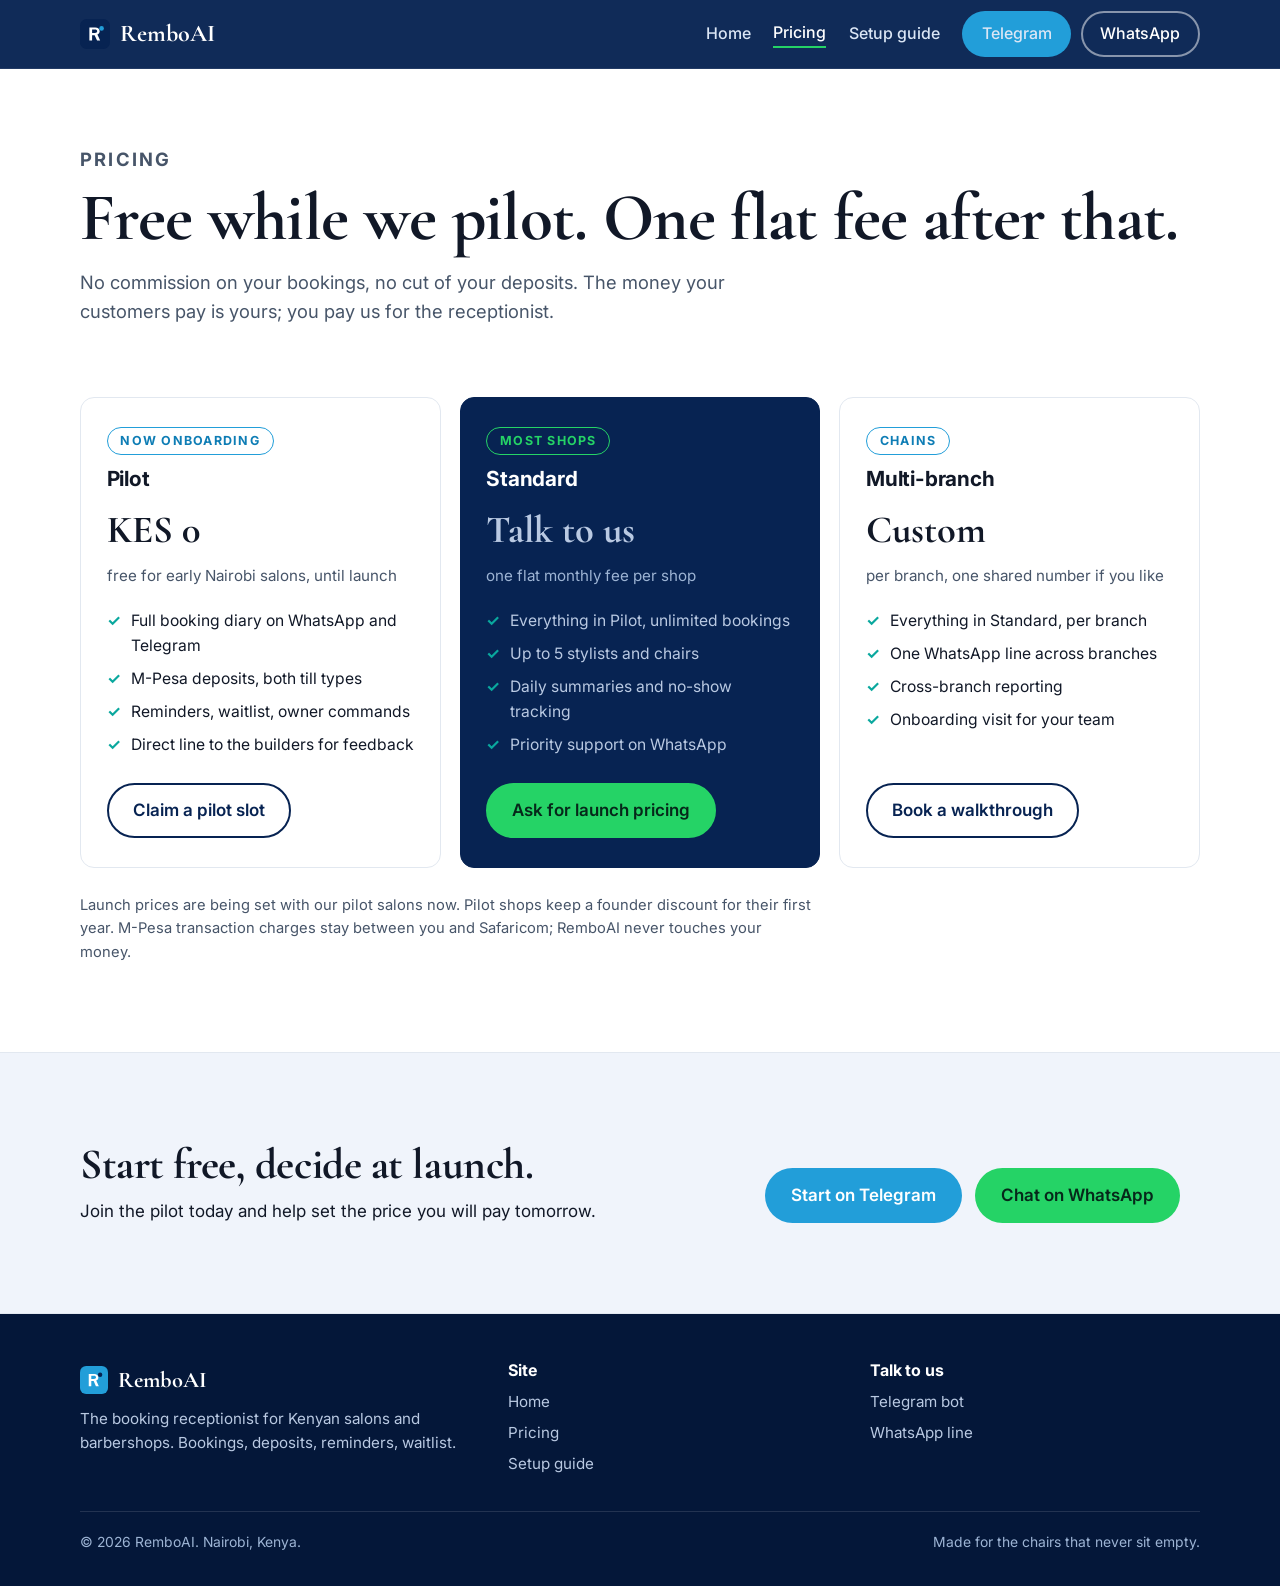
==== site/pricing.html @ 692b1e5c "Marketing site: Home, Pricing, Setup guide for remboai.co.ke Static site in the reference house styl" ====
<!DOCTYPE html>
<html lang="en" class="no-js">
<head>
<meta charset="UTF-8">
<meta name="viewport" content="width=device-width, initial-scale=1.0">
<meta name="theme-color" content="#072352">
<script>document.documentElement.classList.replace('no-js','js');</script>
<title>Pricing: RemboAI</title>
<meta name="description" content="RemboAI pricing: free while we pilot with Nairobi salons, then one flat monthly fee per shop. No commission on your bookings.">
<link rel="canonical" href="https://remboai.co.ke/pricing.html">
<meta property="og:type" content="website">
<meta property="og:title" content="Pricing: RemboAI">
<meta property="og:description" content="Free during the pilot. Then one flat fee per shop, no commission.">
<meta property="og:url" content="https://remboai.co.ke/pricing.html">
<meta name="twitter:card" content="summary">
<link rel="icon" type="image/svg+xml" href="favicon.svg">
<link rel="preconnect" href="https://fonts.googleapis.com">
<link rel="preconnect" href="https://fonts.gstatic.com" crossorigin>
<link href="https://fonts.googleapis.com/css2?family=Cormorant+Garamond:wght@400;600;700&family=Inter:wght@400;500;600;700&display=swap" rel="stylesheet">
<link rel="stylesheet" href="assets/site.css">
</head>
<body>
<header class="site-header">
  <div class="wrap header-inner">
    <a class="brand" href="index.html" aria-label="RemboAI home">
      <svg viewBox="0 0 64 64" aria-hidden="true"><rect width="64" height="64" rx="14" fill="#072352"/><path d="M20 46V18h12.5c5.8 0 9.5 3.1 9.5 8 0 3.4-1.9 5.9-4.9 7.1L43 46h-6.6l-5.2-11.5H25.8V46H20zm5.8-16.4h6.2c2.9 0 4.6-1.5 4.6-3.7 0-2.2-1.7-3.6-4.6-3.6h-6.2v7.3z" fill="#fff"/><circle cx="46" cy="20" r="5" fill="#229ed9"/></svg>
      RemboAI
    </a>
    <button class="nav-toggle" aria-expanded="false" aria-controls="main-nav" aria-label="Menu">☰</button>
    <nav class="main-nav" id="main-nav" aria-label="Main">
      <a href="index.html">Home</a>
      <a href="pricing.html" aria-current="page">Pricing</a>
      <a href="setup.html">Setup guide</a>
      <div class="nav-cta">
        <a class="btn btn-primary btn-sm" href="https://t.me/YOUR_BOT">Telegram</a>
        <a class="btn btn-outline btn-sm" href="https://wa.me/254700000000">WhatsApp</a>
      </div>
    </nav>
  </div>
</header>

<main>
  <section class="page-hero">
    <div class="wrap reveal">
      <p class="section-kicker">Pricing</p>
      <h1>Free while we pilot. One flat fee after that.</h1>
      <p>No commission on your bookings, no cut of your deposits. The money your customers pay is yours; you pay us for the receptionist.</p>
    </div>
  </section>

  <section style="padding-top:0">
    <div class="wrap">
      <div class="tiers reveal">
        <div class="tier">
          <span class="tier-tag">Now onboarding</span>
          <h3>Pilot</h3>
          <p class="price">KES 0</p>
          <p class="per">free for early Nairobi salons, until launch</p>
          <ul>
            <li>Full booking diary on WhatsApp and Telegram</li>
            <li>M-Pesa deposits, both till types</li>
            <li>Reminders, waitlist, owner commands</li>
            <li>Direct line to the builders for feedback</li>
          </ul>
          <div class="btn-row"><a class="btn btn-outline" href="https://t.me/YOUR_BOT">Claim a pilot slot</a></div>
        </div>
        <div class="tier featured">
          <span class="tier-tag">Most shops</span>
          <h3>Standard</h3>
          <p class="price">Talk to us</p>
          <p class="per">one flat monthly fee per shop</p>
          <ul>
            <li>Everything in Pilot, unlimited bookings</li>
            <li>Up to 5 stylists and chairs</li>
            <li>Daily summaries and no-show tracking</li>
            <li>Priority support on WhatsApp</li>
          </ul>
          <div class="btn-row"><a class="btn btn-gold" href="https://wa.me/254700000000">Ask for launch pricing</a></div>
        </div>
        <div class="tier">
          <span class="tier-tag">Chains</span>
          <h3>Multi-branch</h3>
          <p class="price">Custom</p>
          <p class="per">per branch, one shared number if you like</p>
          <ul>
            <li>Everything in Standard, per branch</li>
            <li>One WhatsApp line across branches</li>
            <li>Cross-branch reporting</li>
            <li>Onboarding visit for your team</li>
          </ul>
          <div class="btn-row"><a class="btn btn-outline" href="https://wa.me/254700000000">Book a walkthrough</a></div>
        </div>
      </div>
      <p class="fineprint">Launch prices are being set with our pilot salons now. Pilot shops keep a founder discount for their first year. M-Pesa transaction charges stay between you and Safaricom; RemboAI never touches your money.</p>
    </div>
  </section>

  <section class="cta-band" aria-labelledby="start">
    <div class="wrap">
      <div>
        <h2 id="start">Start free, decide at launch.</h2>
        <p>Join the pilot today and help set the price you will pay tomorrow.</p>
      </div>
      <div class="btn-row">
        <a class="btn btn-tg" href="https://t.me/YOUR_BOT">Start on Telegram</a>
        <a class="btn btn-wa" href="https://wa.me/254700000000">Chat on WhatsApp</a>
      </div>
    </div>
  </section>
</main>

<footer class="site-footer">
  <div class="wrap">
    <div class="footer-grid">
      <div>
        <p class="footer-brand">
          <svg viewBox="0 0 64 64" aria-hidden="true"><rect width="64" height="64" rx="14" fill="#229ed9"/><path d="M20 46V18h12.5c5.8 0 9.5 3.1 9.5 8 0 3.4-1.9 5.9-4.9 7.1L43 46h-6.6l-5.2-11.5H25.8V46H20zm5.8-16.4h6.2c2.9 0 4.6-1.5 4.6-3.7 0-2.2-1.7-3.6-4.6-3.6h-6.2v7.3z" fill="#fff"/><circle cx="46" cy="20" r="5" fill="#072352"/></svg>
          RemboAI
        </p>
        <p>The booking receptionist for Kenyan salons and barbershops. Bookings, deposits, reminders, waitlist.</p>
      </div>
      <div>
        <h3>Site</h3>
        <ul>
          <li><a href="index.html">Home</a></li>
          <li><a href="pricing.html">Pricing</a></li>
          <li><a href="setup.html">Setup guide</a></li>
        </ul>
      </div>
      <div>
        <h3>Talk to us</h3>
        <ul>
          <li><a href="https://t.me/YOUR_BOT">Telegram bot</a></li>
          <li><a href="https://wa.me/254700000000">WhatsApp line</a></li>
        </ul>
      </div>
    </div>
    <div class="footer-base">
      <span>© <span id="year">2026</span> RemboAI. Nairobi, Kenya.</span>
      <span>Made for the chairs that never sit empty.</span>
    </div>
  </div>
</footer>
<script src="assets/site.js" defer></script>
</body>
</html>
---- site/assets/site.css ----
/* RemboAI site: The Guard's type and motion system, RemboAI's voice.
   Cormorant Garamond display + Inter body, navy depth, Telegram blue
   and WhatsApp green as the two live accents. Mobile first. */
:root {
  --navy: #072352;
  --navy-deep: #041739;
  --ink: #111827;
  --muted: #475569;
  --line: #e2e8f0;
  --mist: #f0f4fb;
  --white: #fff;
  --tg: #229ed9;
  --tg-dark: #0e7db5;
  --wa: #25d366;
  --wa-dark: #128c7e;
  --teal: #0aa89e;
  --light-blue: #6fbcff;
  --radius-card: 14px;
  --radius-pill: 999px;
  --font-display: "Cormorant Garamond", Georgia, serif;
  --font-body: "Inter", -apple-system, BlinkMacSystemFont, "Segoe UI", sans-serif;
}

*, *::before, *::after { box-sizing: border-box; }
* { margin: 0; }
html { -webkit-text-size-adjust: 100%; scroll-behavior: smooth; -webkit-font-smoothing: antialiased; }
body {
  font-family: var(--font-body);
  color: var(--ink);
  background: var(--white);
  line-height: 1.6;
  font-size: 1.0625rem;
  overflow-x: hidden;
}
section { overflow-x: clip; }
img, svg { max-width: 100%; height: auto; display: block; }
a { color: var(--tg-dark); }
:focus-visible { outline: 3px solid var(--wa); outline-offset: 2px; }

.wrap { width: min(1120px, 92vw); margin-inline: auto; }
section { padding-block: clamp(3rem, 7vw, 5.5rem); }

h1, h2, h3 { font-family: var(--font-display); line-height: 1.08; letter-spacing: -0.01em; }
h1 { font-size: clamp(2.6rem, 5.6vw, 4.2rem); font-weight: 700; }
h2 { font-size: clamp(1.9rem, 3.6vw, 2.7rem); font-weight: 700; margin-bottom: 0.6rem; }
h3 { font-size: 1.3rem; font-weight: 700; font-family: var(--font-body); }
.lede { font-size: clamp(1.1rem, 1.8vw, 1.3rem); color: var(--muted); max-width: 38rem; }
.section-kicker {
  font-size: 0.85rem; font-weight: 700; letter-spacing: 0.12em;
  text-transform: uppercase; color: var(--tg-dark); margin-bottom: 0.5rem;
}

/* Header: fixed navy glass like the reference. */
.site-header {
  position: fixed; top: 0; left: 0; right: 0; z-index: 100;
  background: rgba(7, 35, 82, 0.96);
  border-bottom: 1px solid rgba(255, 255, 255, 0.08);
}
.header-inner { display: flex; align-items: center; justify-content: space-between; gap: 1rem; height: 68px; }
.brand { display: flex; align-items: center; gap: 0.6rem; text-decoration: none; color: #fff; font-family: var(--font-display); font-size: 1.5rem; font-weight: 700; }
.brand svg { width: 30px; height: 30px; }
.main-nav { display: flex; align-items: center; gap: 1.4rem; }
.main-nav a { text-decoration: none; color: #dbe6f5; font-weight: 500; font-size: 1rem; }
.main-nav a:hover { color: #fff; }
.main-nav a[aria-current="page"] { color: #fff; border-bottom: 2px solid var(--wa); }
.nav-cta { display: flex; gap: 0.6rem; }
.nav-toggle { display: none; background: none; border: 1px solid rgba(255,255,255,0.3); border-radius: 8px; padding: 0.45rem 0.7rem; font-size: 1.1rem; cursor: pointer; color: #fff; }
main { padding-top: 68px; }

/* Buttons: Telegram blue primary, WhatsApp green secondary. */
.btn {
  display: inline-block; text-decoration: none; font-weight: 600;
  padding: 0.75rem 1.5rem; border-radius: var(--radius-pill);
  border: 2px solid transparent; transition: background 0.15s, transform 0.15s;
}
.btn-tg { background: var(--tg); color: #fff; }
.btn-tg:hover { background: var(--tg-dark); color: #fff; transform: translateY(-1px); }
.btn-wa { background: var(--wa); color: #06281a; }
.btn-wa:hover { background: #1eb85a; color: #06281a; transform: translateY(-1px); }
.btn-primary { background: var(--tg); color: #fff; }
.btn-primary:hover { background: var(--tg-dark); color: #fff; }
.btn-outline { background: transparent; color: var(--navy); border-color: var(--navy); }
.btn-outline:hover { background: var(--navy); color: #fff; }
.btn-gold { background: var(--wa); border-color: var(--wa); color: #06281a; }
.btn-gold:hover { background: #1eb85a; border-color: #1eb85a; color: #06281a; }
.btn-row { display: flex; flex-wrap: wrap; gap: 0.8rem; margin-top: 1.6rem; }
.btn-sm { padding: 0.5rem 1.1rem; font-size: 0.95rem; }
.nav-cta .btn-outline { color: #fff; border-color: rgba(255,255,255,0.5); }
.nav-cta .btn-outline:hover { background: #fff; color: var(--navy); }

/* Hero: dark navy stage with drifting Telegram/WhatsApp orbs. */
.hero { position: relative; background: var(--navy); color: #fff; overflow: hidden; padding-block: clamp(3rem, 7vw, 5.5rem); }
.hero h1 { color: #fff; }
.hero .standfirst { color: #c9d8ee; }
.hero-points { list-style: none; padding: 0; margin-top: 1.4rem; display: grid; gap: 0.55rem; color: #dbe6f5; }
.hero-points li { padding-left: 1.7rem; position: relative; }
.hero-points li::before { content: ""; position: absolute; left: 0; top: 0.35em; width: 0.9em; height: 0.9em; border-radius: 50%; background: var(--wa); }
.hero-grid { position: relative; z-index: 1; display: grid; grid-template-columns: 1.05fr 0.95fr; gap: clamp(2rem, 5vw, 4rem); align-items: center; }
.hero-orb { position: absolute; border-radius: 50%; filter: blur(90px); mix-blend-mode: screen; pointer-events: none; animation: orbDrift 20s ease-in-out infinite; }
.orb-tg { width: 520px; height: 520px; top: -140px; left: -120px; background: radial-gradient(circle, rgba(34, 158, 217, 0.55) 0%, transparent 65%); }
.orb-wa { width: 420px; height: 420px; top: 20%; right: -120px; background: radial-gradient(circle, rgba(37, 211, 102, 0.4) 0%, transparent 65%); animation-duration: 17s; animation-delay: -5s; }
.orb-pearl { width: 300px; height: 300px; bottom: -100px; left: 35%; background: radial-gradient(circle, rgba(255, 255, 255, 0.22) 0%, transparent 60%); animation-duration: 23s; animation-delay: -9s; }
@keyframes orbDrift {
  0%, 100% { transform: translate3d(0, 0, 0) scale(1); }
  33% { transform: translate3d(60px, -50px, 0) scale(1.12); }
  66% { transform: translate3d(-50px, 40px, 0) scale(0.92); }
}

/* Chat mockup: the two channel colours talk to each other. */
.chat-mock {
  background: rgba(4, 23, 57, 0.85); color: #eef3fa; border-radius: 20px;
  padding: 1.4rem 1.2rem 1.1rem; border: 1px solid rgba(255, 255, 255, 0.12);
  box-shadow: 0 24px 60px -24px rgba(0, 0, 0, 0.6);
  max-width: 380px; margin-inline: auto; width: 100%;
}
.chat-mock header { display: flex; align-items: center; gap: 0.7rem; padding-bottom: 0.9rem; border-bottom: 1px solid rgba(255,255,255,0.12); margin-bottom: 1rem; }
.chat-avatar { width: 38px; height: 38px; border-radius: 50%; background: var(--wa); color: #06281a; display: grid; place-items: center; font-weight: 700; font-family: var(--font-display); }
.chat-mock header small { display: block; color: #9db4d4; font-size: 0.8rem; }
.chat-mock header strong { font-size: 0.95rem; }
.bubble { max-width: 85%; padding: 0.55rem 0.85rem; margin-bottom: 0.6rem; font-size: 0.92rem; line-height: 1.45; }
.bubble.them { background: var(--tg); color: #fff; border-radius: 4px 16px 16px 16px; }
.bubble.me { background: var(--wa); color: #06281a; margin-left: auto; border-radius: 16px 16px 4px 16px; }
.bubble .tap { display: inline-block; margin-top: 0.45rem; background: rgba(255, 255, 255, 0.25); border-radius: 999px; padding: 0.15rem 0.7rem; font-size: 0.8rem; }
.chat-caption { text-align: center; color: #9db4d4; font-size: 0.85rem; margin-top: 0.4rem; }

/* Bubbles arrive one by one when the mock scrolls into view. */
.js .chat-mock .bubble, .js .chat-mock .chat-caption { opacity: 0; transform: translateY(12px); transition: opacity 0.5s ease, transform 0.5s ease; }
.js .chat-mock.playing .bubble, .js .chat-mock.playing .chat-caption { opacity: 1; transform: none; }
.js .chat-mock.playing .bubble:nth-of-type(1) { transition-delay: 0.2s; }
.js .chat-mock.playing .bubble:nth-of-type(2) { transition-delay: 1s; }
.js .chat-mock.playing .bubble:nth-of-type(3) { transition-delay: 1.9s; }
.js .chat-mock.playing .bubble:nth-of-type(4) { transition-delay: 2.7s; }
.js .chat-mock.playing .chat-caption { transition-delay: 3.4s; }
.typing { display: inline-flex; gap: 4px; padding: 0.2rem 0; }
.typing i { width: 7px; height: 7px; border-radius: 50%; background: currentColor; opacity: 0.4; animation: pulse 1s ease-in-out infinite; }
.typing i:nth-child(2) { animation-delay: 0.15s; }
.typing i:nth-child(3) { animation-delay: 0.3s; }
@keyframes pulse { 0%, 100% { opacity: 0.3; } 50% { opacity: 1; } }

/* Scroll reveal with stagger, from the reference system. */
.js .reveal { opacity: 0; transform: translateY(28px); transition: opacity 0.9s cubic-bezier(0.22, 1, 0.36, 1), transform 0.9s cubic-bezier(0.22, 1, 0.36, 1); }
.js .reveal.visible { opacity: 1; transform: translateY(0); }
.js .reveal.d1 { transition-delay: 0.08s; }
.js .reveal.d2 { transition-delay: 0.16s; }
.js .reveal.d3 { transition-delay: 0.24s; }

/* Spotlight slide-in for feature rows: copy and visual arrive from opposite sides. */
.js .feature-row > div { transition: opacity 1s cubic-bezier(0.22, 1, 0.36, 1), transform 1s cubic-bezier(0.22, 1, 0.36, 1); }
.js .feature-row > div:first-child { opacity: 0; transform: translateX(-60px) scale(0.98); transition-delay: 0.1s; }
.js .feature-row > div:last-child { opacity: 0; transform: translateX(60px); transition-delay: 0.25s; }
.js .feature-row.flip > div:first-child { transform: translateX(60px) scale(0.98); }
.js .feature-row.flip > div:last-child { transform: translateX(-60px); }
.js .feature-row.visible > div { opacity: 1; transform: none; }

/* Alternating bands */
.band-tint { background: var(--mist); }
.band-dark { background: var(--navy-deep); color: #e6edf7; }
.band-dark h2, .band-dark h3 { color: #fff; }
.band-dark .lede, .band-dark p { color: #b9c9e2; }
.band-dark .section-kicker { color: var(--light-blue); }

/* Steps */
.steps { list-style: none; padding: 0; margin-top: 2rem; display: grid; gap: 0; counter-reset: step; }
.steps li { counter-increment: step; display: grid; grid-template-columns: 3.5rem 1fr; gap: 1.2rem; padding: 1.4rem 0; border-top: 1px solid var(--line); }
.steps li:last-child { border-bottom: 1px solid var(--line); }
.steps li::before { content: counter(step, decimal-leading-zero); font-family: var(--font-display); font-size: 2rem; font-weight: 700; color: var(--tg); line-height: 1; }
.steps li p { color: var(--muted); margin-top: 0.3rem; max-width: 44rem; }

/* Feature rows */
.feature-row { display: grid; grid-template-columns: 1fr 1fr; gap: clamp(1.5rem, 4vw, 3.5rem); align-items: center; padding: 2rem 0; }
.feature-row + .feature-row { border-top: 1px solid var(--line); }
.feature-row.flip > :first-child { order: 2; }
.feature-row p { color: var(--muted); margin-top: 0.5rem; }
.feature-row ul { margin-top: 0.8rem; padding-left: 1.2rem; color: var(--muted); }
.feature-visual { background: var(--mist); border: 1px solid var(--line); border-radius: var(--radius-card); padding: 1.6rem; font-size: 0.95rem; }
.feature-visual code { font-size: 0.9em; background: rgba(7, 35, 82, 0.08); padding: 0.1em 0.4em; border-radius: 6px; }
.mini-chat { display: grid; gap: 0.5rem; }
.mini-chat span { padding: 0.5rem 0.8rem; line-height: 1.45; }
.mini-chat .q { background: var(--wa); color: #06281a; border-radius: 12px 12px 12px 4px; justify-self: start; max-width: 90%; }
.mini-chat .a { background: var(--tg); color: #fff; border-radius: 12px 12px 4px 12px; justify-self: end; max-width: 90%; }
.stat { font-family: var(--font-display); font-size: 2.4rem; font-weight: 700; color: var(--tg-dark); }

/* Pricing tiers */
.tiers { display: grid; grid-template-columns: repeat(3, 1fr); gap: 1.2rem; margin-top: 2rem; align-items: stretch; }
.tier { border: 1px solid var(--line); border-radius: var(--radius-card); padding: 1.8rem 1.6rem; display: flex; flex-direction: column; background: var(--white); }
.tier.featured { background: var(--navy); color: #e6edf7; border-color: var(--navy); }
.tier.featured h3 { color: #fff; font-family: var(--font-body); }
.tier.featured p, .tier.featured li { color: #b9c9e2; }
.tier .price { font-family: var(--font-display); font-size: 2.4rem; font-weight: 700; margin: 0.6rem 0 0.2rem; }
.tier .per { color: var(--muted); font-size: 0.95rem; }
.tier.featured .per { color: #9db4d4; }
.tier ul { list-style: none; padding: 0; margin: 1.2rem 0 1.6rem; display: grid; gap: 0.5rem; font-size: 0.98rem; }
.tier li { padding-left: 1.5rem; position: relative; }
.tier li::before { content: "✓"; position: absolute; left: 0; color: var(--teal); font-weight: 700; }
.tier .btn-row { margin-top: auto; }
.tier-tag { display: inline-block; align-self: flex-start; font-size: 0.78rem; font-weight: 700; letter-spacing: 0.1em; text-transform: uppercase; color: var(--tg-dark); border: 1px solid var(--tg); border-radius: 999px; padding: 0.2rem 0.8rem; margin-bottom: 0.8rem; }
.tier.featured .tier-tag { color: var(--wa); border-color: var(--wa); }
.fineprint { color: var(--muted); font-size: 0.92rem; margin-top: 1.6rem; max-width: 46rem; }

/* Setup guide */
.guide-step { display: grid; grid-template-columns: 1fr; gap: 0.4rem; padding: 1.6rem 0; border-top: 1px solid var(--line); }
.guide-step:first-of-type { border-top: 0; }
.guide-step h2 { font-size: clamp(1.4rem, 2.4vw, 1.8rem); }
.guide-step .sample { background: var(--navy-deep); color: #e8eef7; border-radius: 12px; padding: 1rem 1.2rem; font-size: 0.95rem; margin-top: 0.7rem; max-width: 36rem; }
.guide-step .sample b { color: var(--wa); font-weight: 600; }
.guide-step p { color: var(--muted); max-width: 46rem; }

/* FAQ */
.faq { margin-top: 1.6rem; border-top: 1px solid var(--line); }
.faq details { border-bottom: 1px solid var(--line); padding: 1.1rem 0; }
.faq summary { cursor: pointer; font-weight: 600; font-size: 1.1rem; list-style: none; display: flex; justify-content: space-between; gap: 1rem; align-items: baseline; }
.faq summary::-webkit-details-marker { display: none; }
.faq summary::after { content: "+"; font-family: var(--font-display); color: var(--tg); font-size: 1.5rem; line-height: 1; flex-shrink: 0; }
.faq details[open] summary::after { content: "-"; }
.faq details p { color: var(--muted); margin-top: 0.6rem; max-width: 46rem; }

/* Closing band + footer */
.cta-band { background: var(--mist); border-block: 1px solid var(--line); }
.cta-band .wrap { display: grid; grid-template-columns: 1.2fr 0.8fr; gap: 2rem; align-items: center; }
.site-footer { background: var(--navy-deep); color: #b9c9e2; padding-block: 3rem 2rem; font-size: 0.95rem; }
.footer-grid { display: grid; grid-template-columns: 1.2fr 1fr 1fr; gap: 2rem; }
.site-footer h3 { color: #fff; font-size: 1rem; font-family: var(--font-body); margin-bottom: 0.7rem; }
.site-footer ul { list-style: none; padding: 0; display: grid; gap: 0.4rem; }
.site-footer a { color: #b9c9e2; text-decoration: none; }
.site-footer a:hover { color: #fff; }
.footer-brand { display: flex; align-items: center; gap: 0.6rem; color: #fff; font-family: var(--font-display); font-size: 1.4rem; font-weight: 700; margin-bottom: 0.6rem; }
.footer-brand svg { width: 28px; height: 28px; }
.footer-base { margin-top: 2.2rem; padding-top: 1.2rem; border-top: 1px solid rgba(255,255,255,0.12); display: flex; flex-wrap: wrap; gap: 0.5rem 1.5rem; justify-content: space-between; font-size: 0.87rem; color: #9db4d4; }

/* Inner page hero */
.page-hero { padding-block: clamp(2.5rem, 6vw, 4rem) clamp(1.5rem, 3vw, 2.5rem); }
.page-hero p { color: var(--muted); margin-top: 0.8rem; max-width: 44rem; font-size: 1.15rem; }

/* Responsive */
@media (max-width: 920px) {
  .hero-grid { grid-template-columns: 1fr; }
  .tiers { grid-template-columns: 1fr; max-width: 34rem; }
  .feature-row { grid-template-columns: 1fr; }
  .feature-row.flip > :first-child { order: 0; }
  .cta-band .wrap { grid-template-columns: 1fr; }
  .footer-grid { grid-template-columns: 1fr 1fr; }
  .main-nav { display: none; position: absolute; top: 68px; left: 0; right: 0; background: var(--navy); border-bottom: 1px solid rgba(255,255,255,0.12); flex-direction: column; align-items: stretch; padding: 1rem 4vw 1.4rem; gap: 0.2rem; }
  .main-nav.open { display: flex; }
  .main-nav a { padding: 0.6rem 0; border-top: 1px solid rgba(255,255,255,0.12); }
  .main-nav a:first-child { border-top: 0; }
  .nav-cta { flex-direction: column; padding-top: 0.6rem; }
  .nav-toggle { display: block; }
}
@media (max-width: 620px) {
  body { font-size: 1rem; }
  .footer-grid { grid-template-columns: 1fr; }
  .steps li { grid-template-columns: 2.4rem 1fr; gap: 0.8rem; }
  .steps li::before { font-size: 1.5rem; }
  .btn-row .btn { flex: 1 1 auto; text-align: center; }
}

@media (prefers-reduced-motion: reduce) {
  html { scroll-behavior: auto; }
  *, *::before, *::after { animation-duration: 0.01ms !important; animation-iteration-count: 1 !important; transition-duration: 0.01ms !important; }
  .js .reveal, .js .feature-row > div, .js .chat-mock .bubble, .js .chat-mock .chat-caption { opacity: 1; transform: none; }
  .hero-orb { display: none; }
}
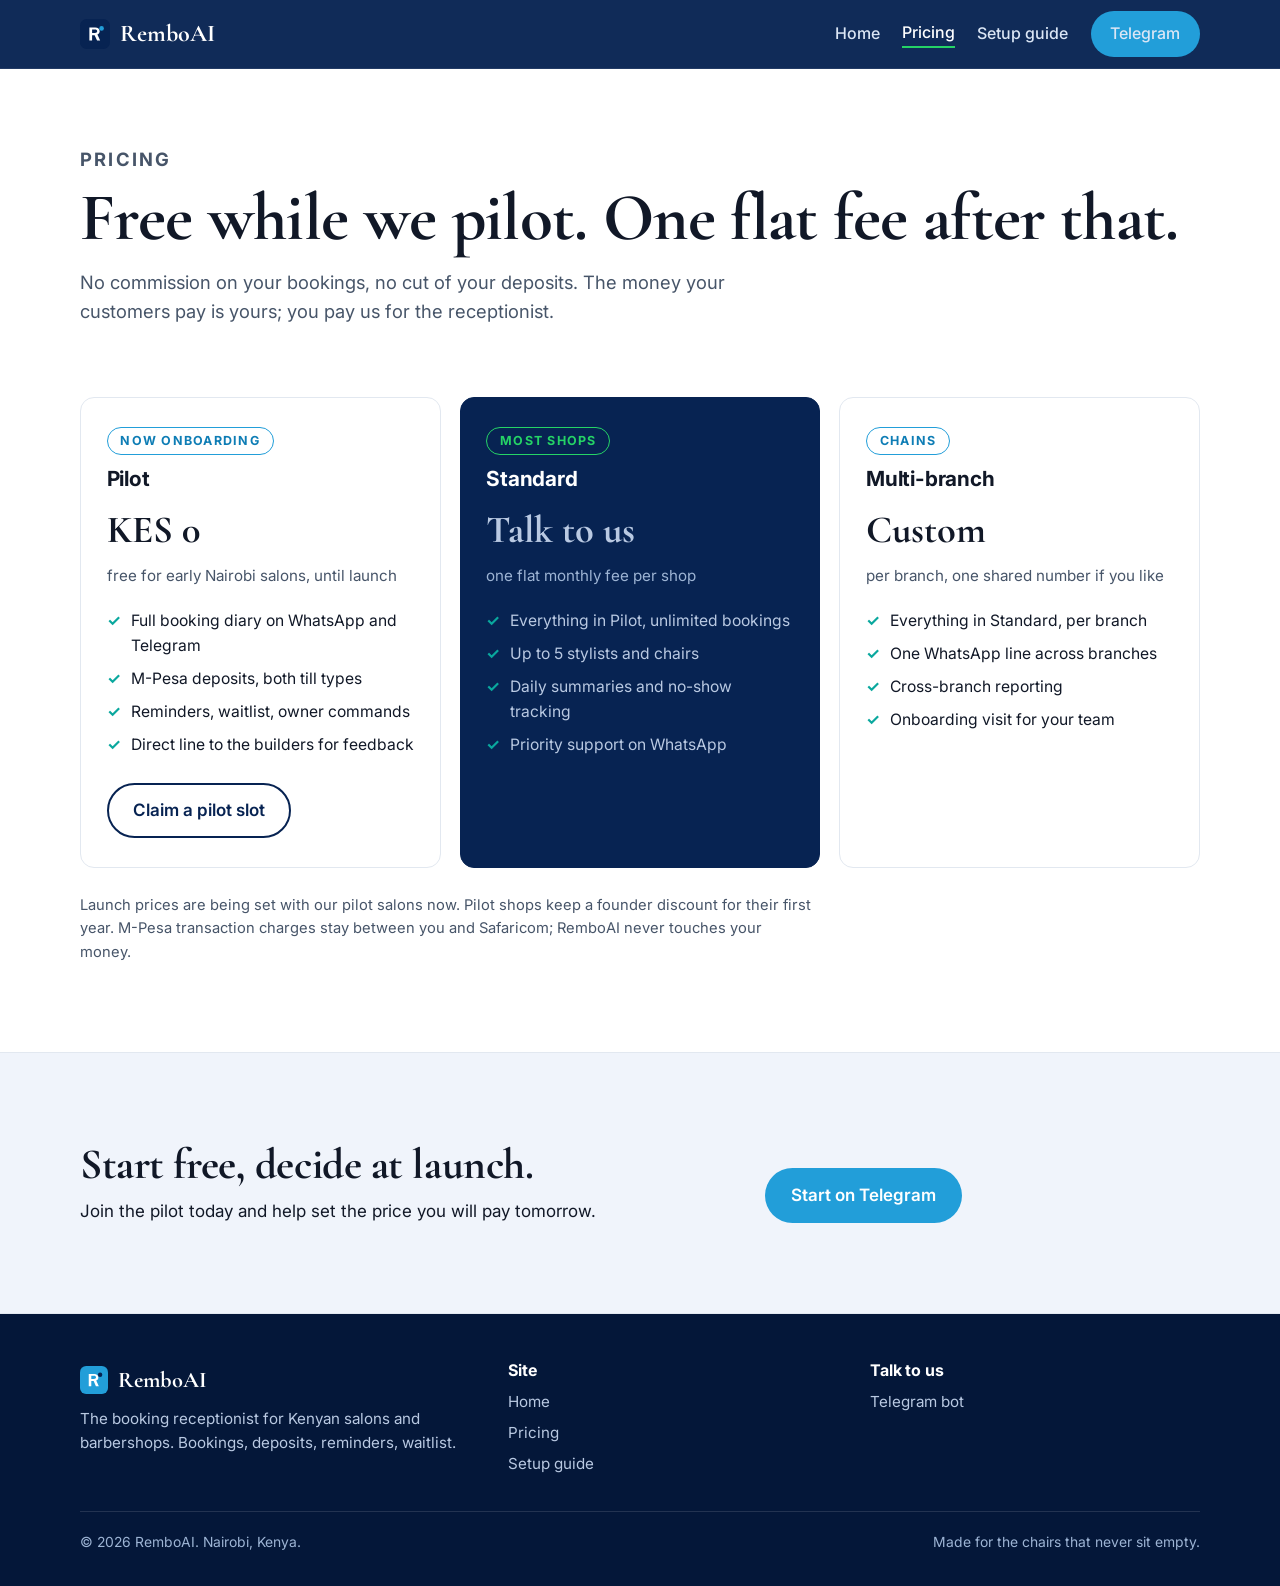
==== commit 2207c476: "Add assistant agent and hardening" ====
--- a/site/pricing.html
+++ b/site/pricing.html
@@ -7,7 +7,6 @@
 <script>document.documentElement.classList.replace('no-js','js');</script>
 <title>Pricing: RemboAI</title>
 <meta name="description" content="RemboAI pricing: free while we pilot with Nairobi salons, then one flat monthly fee per shop. No commission on your bookings.">
-<link rel="canonical" href="https://remboai.co.ke/pricing.html">
 <meta property="og:type" content="website">
 <meta property="og:title" content="Pricing: RemboAI">
 <meta property="og:description" content="Free during the pilot. Then one flat fee per shop, no commission.">
@@ -32,8 +31,7 @@
       <a href="pricing.html" aria-current="page">Pricing</a>
       <a href="setup.html">Setup guide</a>
       <div class="nav-cta">
-        <a class="btn btn-primary btn-sm" href="https://t.me/YOUR_BOT">Telegram</a>
-        <a class="btn btn-outline btn-sm" href="https://wa.me/254700000000">WhatsApp</a>
+        <a class="btn btn-primary btn-sm" href="https://t.me/Remboai1_bot">Telegram</a>
       </div>
     </nav>
   </div>
@@ -62,7 +60,7 @@
             <li>Reminders, waitlist, owner commands</li>
             <li>Direct line to the builders for feedback</li>
           </ul>
-          <div class="btn-row"><a class="btn btn-outline" href="https://t.me/YOUR_BOT">Claim a pilot slot</a></div>
+          <div class="btn-row"><a class="btn btn-outline" href="https://t.me/Remboai1_bot">Claim a pilot slot</a></div>
         </div>
         <div class="tier featured">
           <span class="tier-tag">Most shops</span>
@@ -75,7 +73,7 @@
             <li>Daily summaries and no-show tracking</li>
             <li>Priority support on WhatsApp</li>
           </ul>
-          <div class="btn-row"><a class="btn btn-gold" href="https://wa.me/254700000000">Ask for launch pricing</a></div>
+          <div class="btn-row"></div>
         </div>
         <div class="tier">
           <span class="tier-tag">Chains</span>
@@ -88,7 +86,7 @@
             <li>Cross-branch reporting</li>
             <li>Onboarding visit for your team</li>
           </ul>
-          <div class="btn-row"><a class="btn btn-outline" href="https://wa.me/254700000000">Book a walkthrough</a></div>
+          <div class="btn-row"></div>
         </div>
       </div>
       <p class="fineprint">Launch prices are being set with our pilot salons now. Pilot shops keep a founder discount for their first year. M-Pesa transaction charges stay between you and Safaricom; RemboAI never touches your money.</p>
@@ -102,8 +100,7 @@
         <p>Join the pilot today and help set the price you will pay tomorrow.</p>
       </div>
       <div class="btn-row">
-        <a class="btn btn-tg" href="https://t.me/YOUR_BOT">Start on Telegram</a>
-        <a class="btn btn-wa" href="https://wa.me/254700000000">Chat on WhatsApp</a>
+        <a class="btn btn-tg" href="https://t.me/Remboai1_bot">Start on Telegram</a>
       </div>
     </div>
   </section>
@@ -130,8 +127,7 @@
       <div>
         <h3>Talk to us</h3>
         <ul>
-          <li><a href="https://t.me/YOUR_BOT">Telegram bot</a></li>
-          <li><a href="https://wa.me/254700000000">WhatsApp line</a></li>
+          <li><a href="https://t.me/Remboai1_bot">Telegram bot</a></li>
         </ul>
       </div>
     </div>
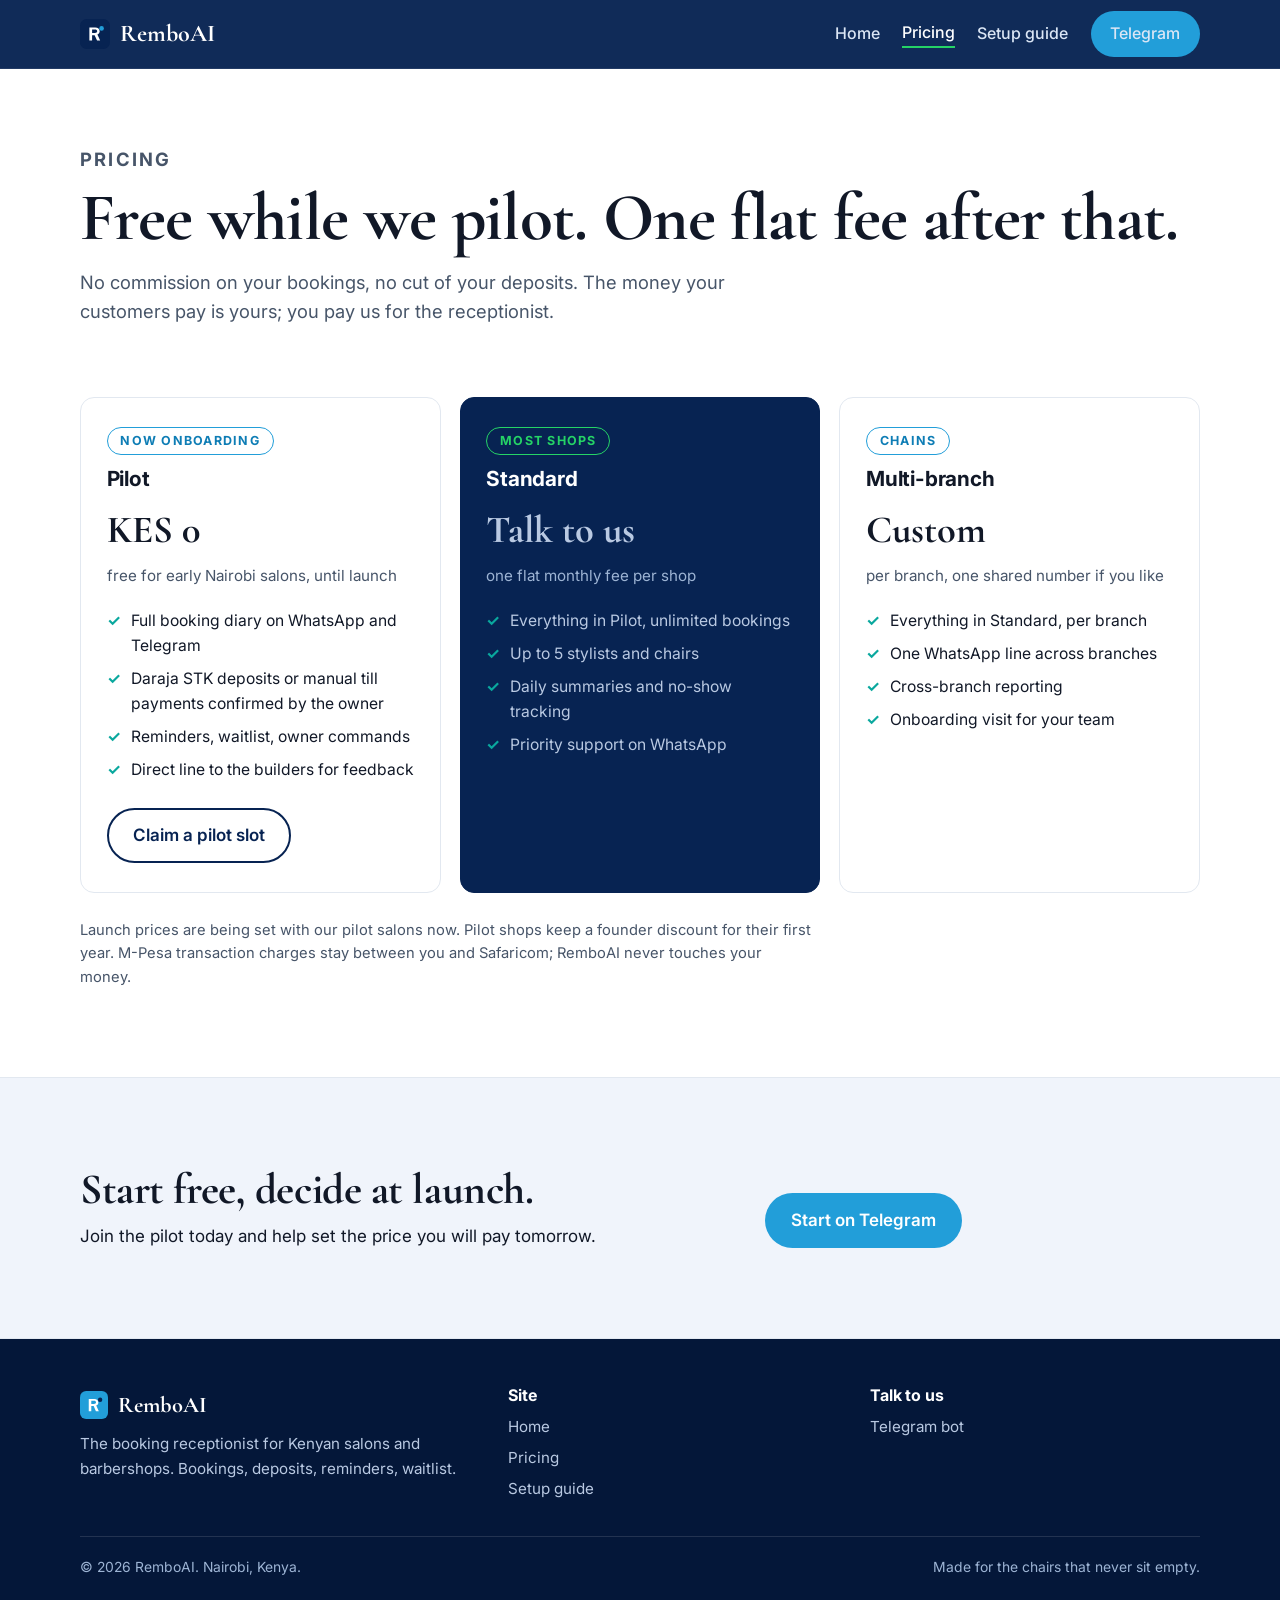
==== commit 21d52e5f: "Improve agent flows and manual till handling" ====
--- a/site/pricing.html
+++ b/site/pricing.html
@@ -7,10 +7,11 @@
 <script>document.documentElement.classList.replace('no-js','js');</script>
 <title>Pricing: RemboAI</title>
 <meta name="description" content="RemboAI pricing: free while we pilot with Nairobi salons, then one flat monthly fee per shop. No commission on your bookings.">
+<link rel="canonical" href="https://remboai.duckdns.org/pricing.html">
 <meta property="og:type" content="website">
 <meta property="og:title" content="Pricing: RemboAI">
 <meta property="og:description" content="Free during the pilot. Then one flat fee per shop, no commission.">
-<meta property="og:url" content="https://remboai.co.ke/pricing.html">
+<meta property="og:url" content="https://remboai.duckdns.org/pricing.html">
 <meta name="twitter:card" content="summary">
 <link rel="icon" type="image/svg+xml" href="favicon.svg">
 <link rel="preconnect" href="https://fonts.googleapis.com">
@@ -56,7 +57,7 @@
           <p class="per">free for early Nairobi salons, until launch</p>
           <ul>
             <li>Full booking diary on WhatsApp and Telegram</li>
-            <li>M-Pesa deposits, both till types</li>
+            <li>Daraja STK deposits or manual till payments confirmed by the owner</li>
             <li>Reminders, waitlist, owner commands</li>
             <li>Direct line to the builders for feedback</li>
           </ul>
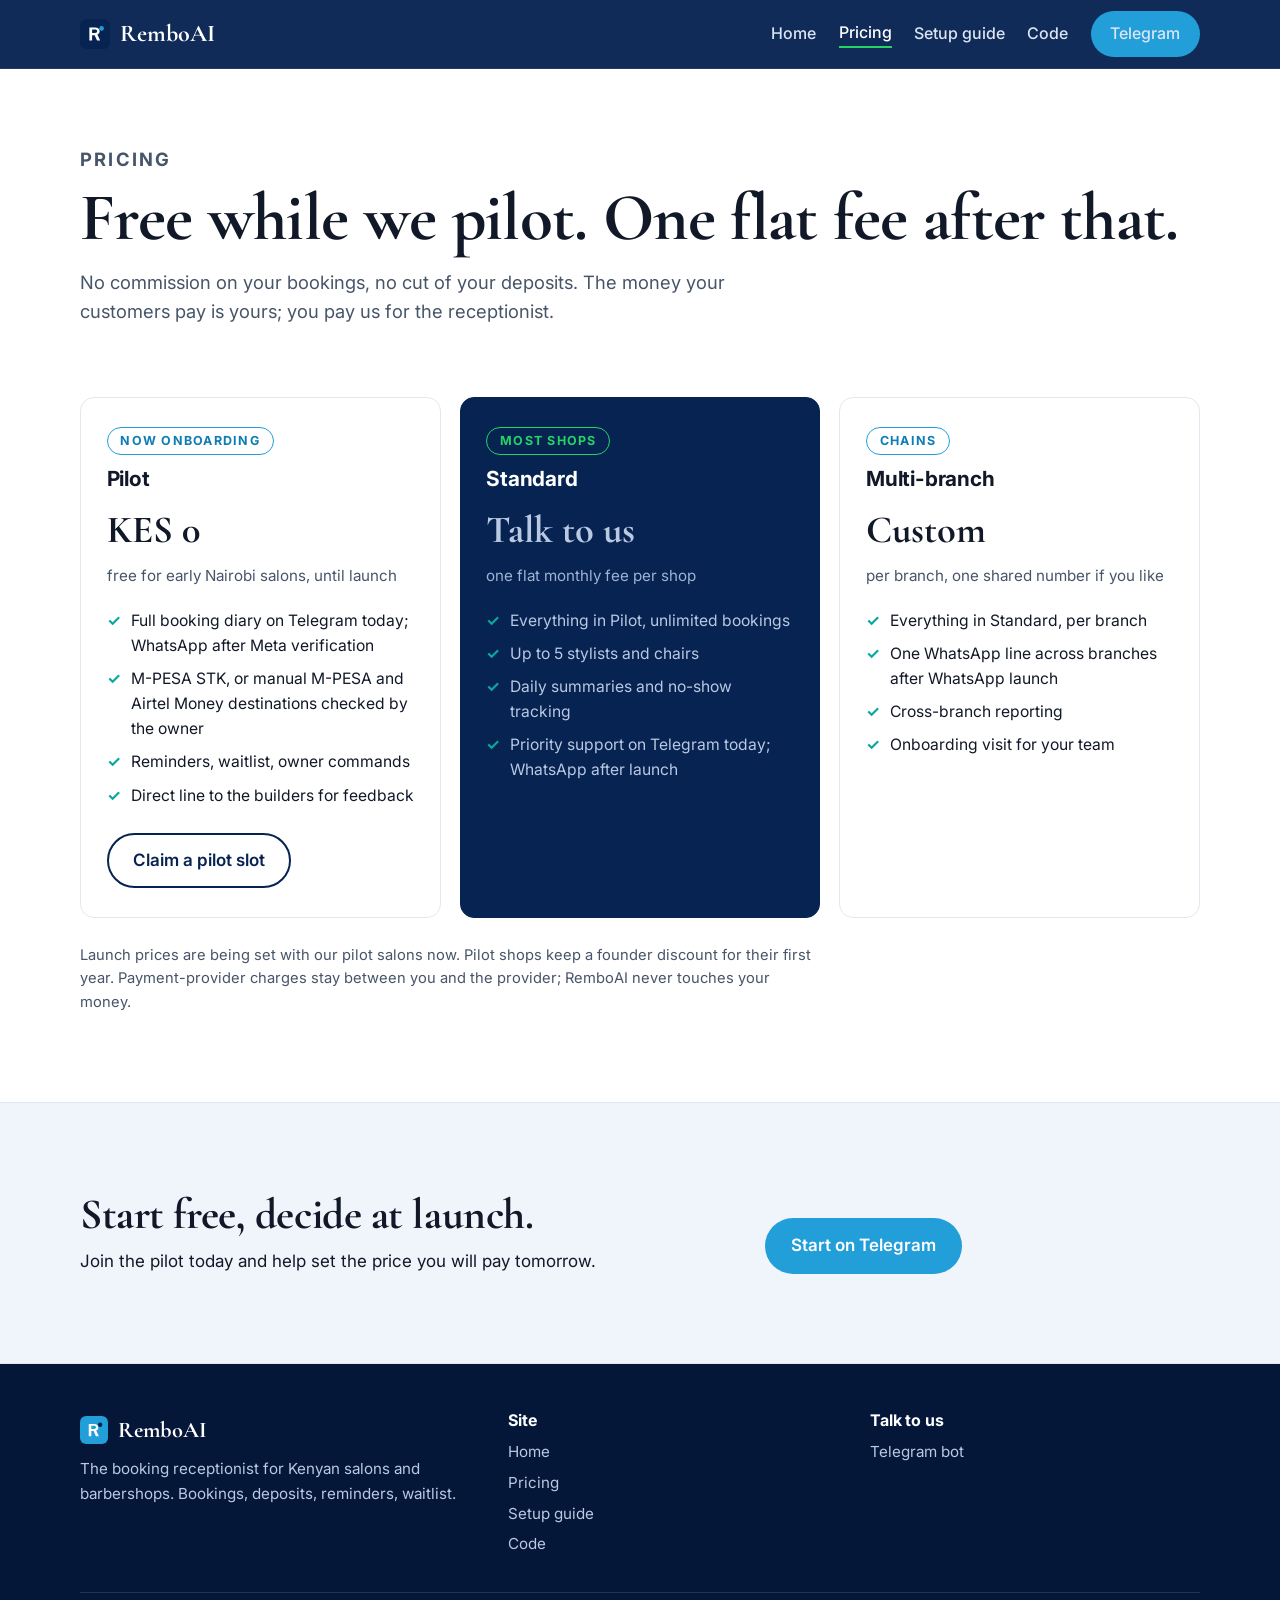
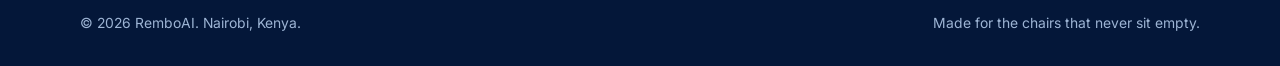
==== commit 00af4a0e: "Add manual payment flows and agent updates" ====
--- a/site/pricing.html
+++ b/site/pricing.html
@@ -31,6 +31,7 @@
       <a href="index.html">Home</a>
       <a href="pricing.html" aria-current="page">Pricing</a>
       <a href="setup.html">Setup guide</a>
+      <a href="https://github.com/Greatman62k/remboai" target="_blank" rel="noopener noreferrer">Code</a>
       <div class="nav-cta">
         <a class="btn btn-primary btn-sm" href="https://t.me/Remboai1_bot">Telegram</a>
       </div>
@@ -56,8 +57,8 @@
           <p class="price">KES 0</p>
           <p class="per">free for early Nairobi salons, until launch</p>
           <ul>
-            <li>Full booking diary on WhatsApp and Telegram</li>
-            <li>Daraja STK deposits or manual till payments confirmed by the owner</li>
+            <li>Full booking diary on Telegram today; WhatsApp after Meta verification</li>
+            <li>M-PESA STK, or manual M-PESA and Airtel Money destinations checked by the owner</li>
             <li>Reminders, waitlist, owner commands</li>
             <li>Direct line to the builders for feedback</li>
           </ul>
@@ -72,7 +73,7 @@
             <li>Everything in Pilot, unlimited bookings</li>
             <li>Up to 5 stylists and chairs</li>
             <li>Daily summaries and no-show tracking</li>
-            <li>Priority support on WhatsApp</li>
+            <li>Priority support on Telegram today; WhatsApp after launch</li>
           </ul>
           <div class="btn-row"></div>
         </div>
@@ -83,14 +84,14 @@
           <p class="per">per branch, one shared number if you like</p>
           <ul>
             <li>Everything in Standard, per branch</li>
-            <li>One WhatsApp line across branches</li>
+            <li>One WhatsApp line across branches after WhatsApp launch</li>
             <li>Cross-branch reporting</li>
             <li>Onboarding visit for your team</li>
           </ul>
           <div class="btn-row"></div>
         </div>
       </div>
-      <p class="fineprint">Launch prices are being set with our pilot salons now. Pilot shops keep a founder discount for their first year. M-Pesa transaction charges stay between you and Safaricom; RemboAI never touches your money.</p>
+      <p class="fineprint">Launch prices are being set with our pilot salons now. Pilot shops keep a founder discount for their first year. Payment-provider charges stay between you and the provider; RemboAI never touches your money.</p>
     </div>
   </section>
 
@@ -123,6 +124,7 @@
           <li><a href="index.html">Home</a></li>
           <li><a href="pricing.html">Pricing</a></li>
           <li><a href="setup.html">Setup guide</a></li>
+          <li><a href="https://github.com/Greatman62k/remboai" target="_blank" rel="noopener noreferrer">Code</a></li>
         </ul>
       </div>
       <div>
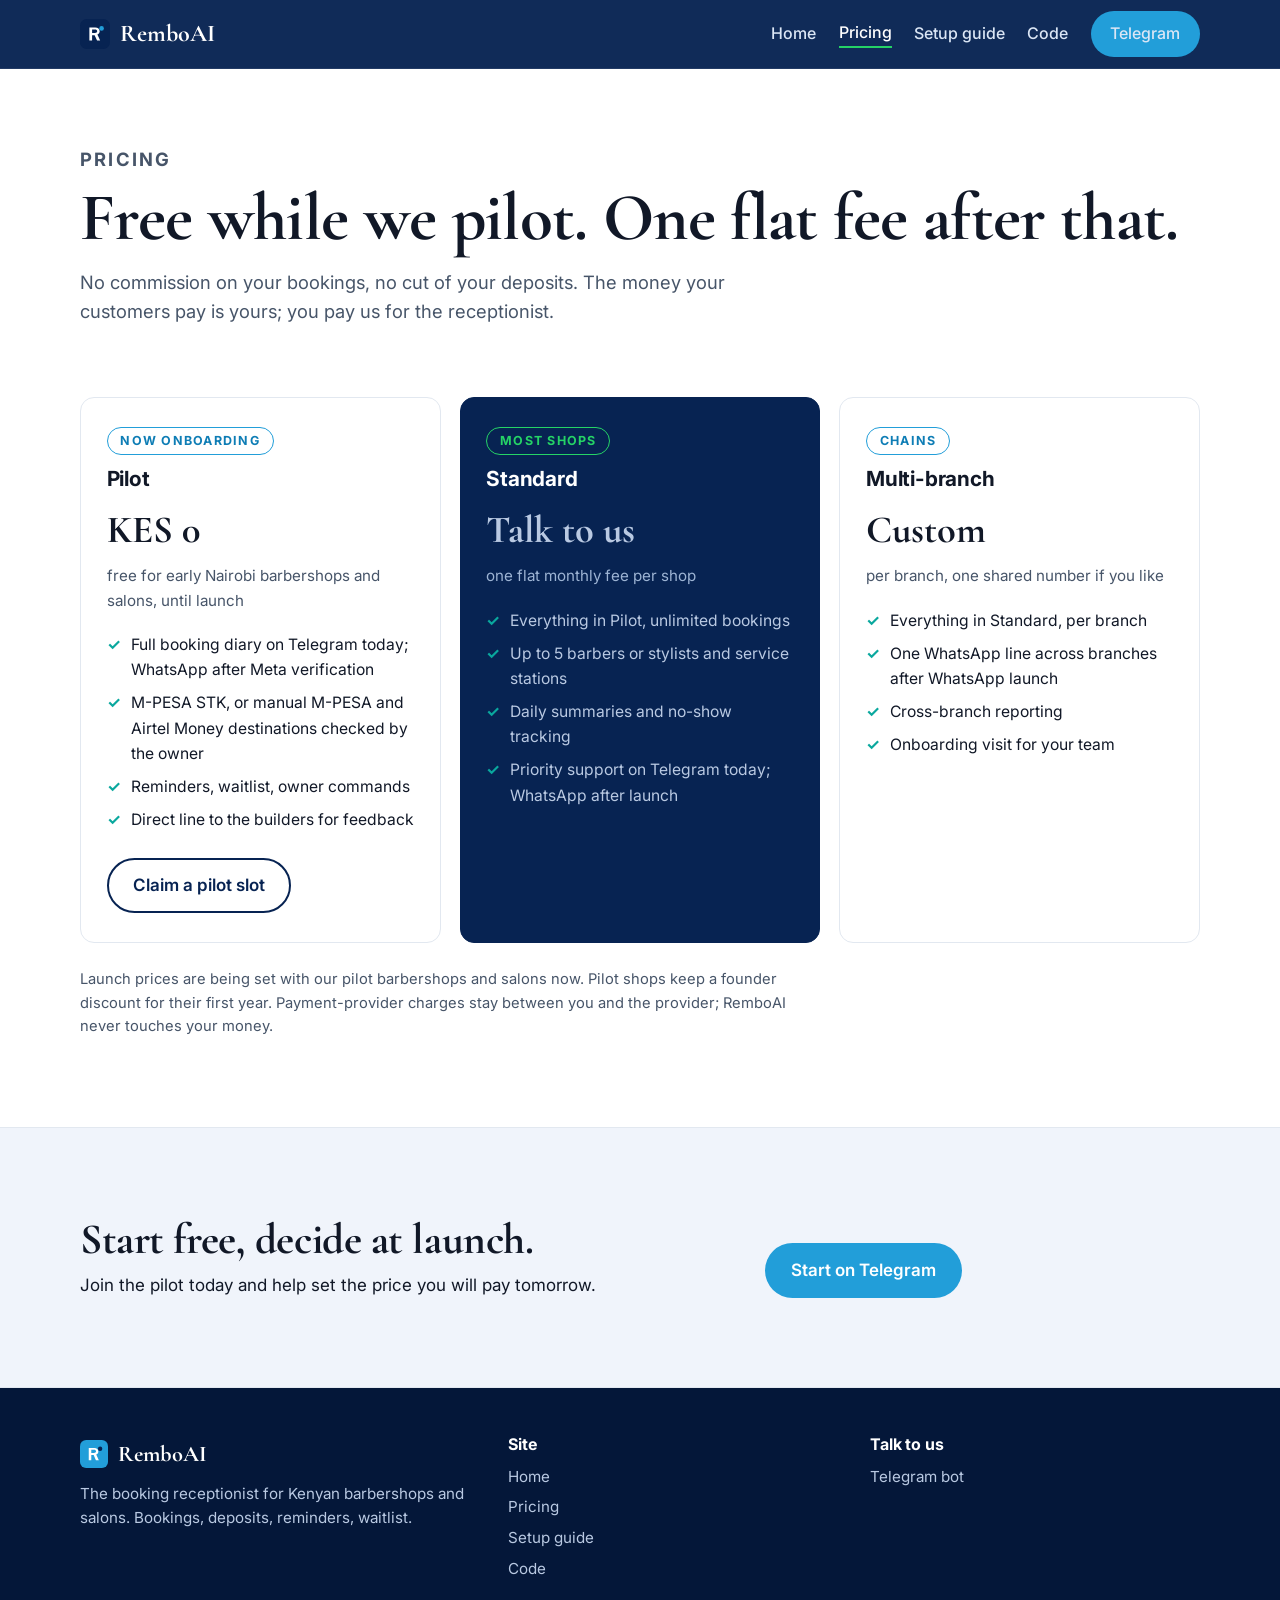
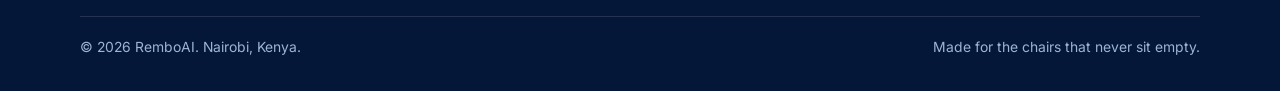
==== commit 671b2ffa: "Improve shop messaging and chat guidance" ====
--- a/site/pricing.html
+++ b/site/pricing.html
@@ -6,7 +6,7 @@
 <meta name="theme-color" content="#072352">
 <script>document.documentElement.classList.replace('no-js','js');</script>
 <title>Pricing: RemboAI</title>
-<meta name="description" content="RemboAI pricing: free while we pilot with Nairobi salons, then one flat monthly fee per shop. No commission on your bookings.">
+<meta name="description" content="RemboAI pricing: free while we pilot with Nairobi barbershops and salons, then one flat monthly fee per shop. No commission on your bookings.">
 <link rel="canonical" href="https://remboai.duckdns.org/pricing.html">
 <meta property="og:type" content="website">
 <meta property="og:title" content="Pricing: RemboAI">
@@ -55,7 +55,7 @@
           <span class="tier-tag">Now onboarding</span>
           <h3>Pilot</h3>
           <p class="price">KES 0</p>
-          <p class="per">free for early Nairobi salons, until launch</p>
+          <p class="per">free for early Nairobi barbershops and salons, until launch</p>
           <ul>
             <li>Full booking diary on Telegram today; WhatsApp after Meta verification</li>
             <li>M-PESA STK, or manual M-PESA and Airtel Money destinations checked by the owner</li>
@@ -71,7 +71,7 @@
           <p class="per">one flat monthly fee per shop</p>
           <ul>
             <li>Everything in Pilot, unlimited bookings</li>
-            <li>Up to 5 stylists and chairs</li>
+            <li>Up to 5 barbers or stylists and service stations</li>
             <li>Daily summaries and no-show tracking</li>
             <li>Priority support on Telegram today; WhatsApp after launch</li>
           </ul>
@@ -91,7 +91,7 @@
           <div class="btn-row"></div>
         </div>
       </div>
-      <p class="fineprint">Launch prices are being set with our pilot salons now. Pilot shops keep a founder discount for their first year. Payment-provider charges stay between you and the provider; RemboAI never touches your money.</p>
+      <p class="fineprint">Launch prices are being set with our pilot barbershops and salons now. Pilot shops keep a founder discount for their first year. Payment-provider charges stay between you and the provider; RemboAI never touches your money.</p>
     </div>
   </section>
 
@@ -116,7 +116,7 @@
           <svg viewBox="0 0 64 64" aria-hidden="true"><rect width="64" height="64" rx="14" fill="#229ed9"/><path d="M20 46V18h12.5c5.8 0 9.5 3.1 9.5 8 0 3.4-1.9 5.9-4.9 7.1L43 46h-6.6l-5.2-11.5H25.8V46H20zm5.8-16.4h6.2c2.9 0 4.6-1.5 4.6-3.7 0-2.2-1.7-3.6-4.6-3.6h-6.2v7.3z" fill="#fff"/><circle cx="46" cy="20" r="5" fill="#072352"/></svg>
           RemboAI
         </p>
-        <p>The booking receptionist for Kenyan salons and barbershops. Bookings, deposits, reminders, waitlist.</p>
+        <p>The booking receptionist for Kenyan barbershops and salons. Bookings, deposits, reminders, waitlist.</p>
       </div>
       <div>
         <h3>Site</h3>
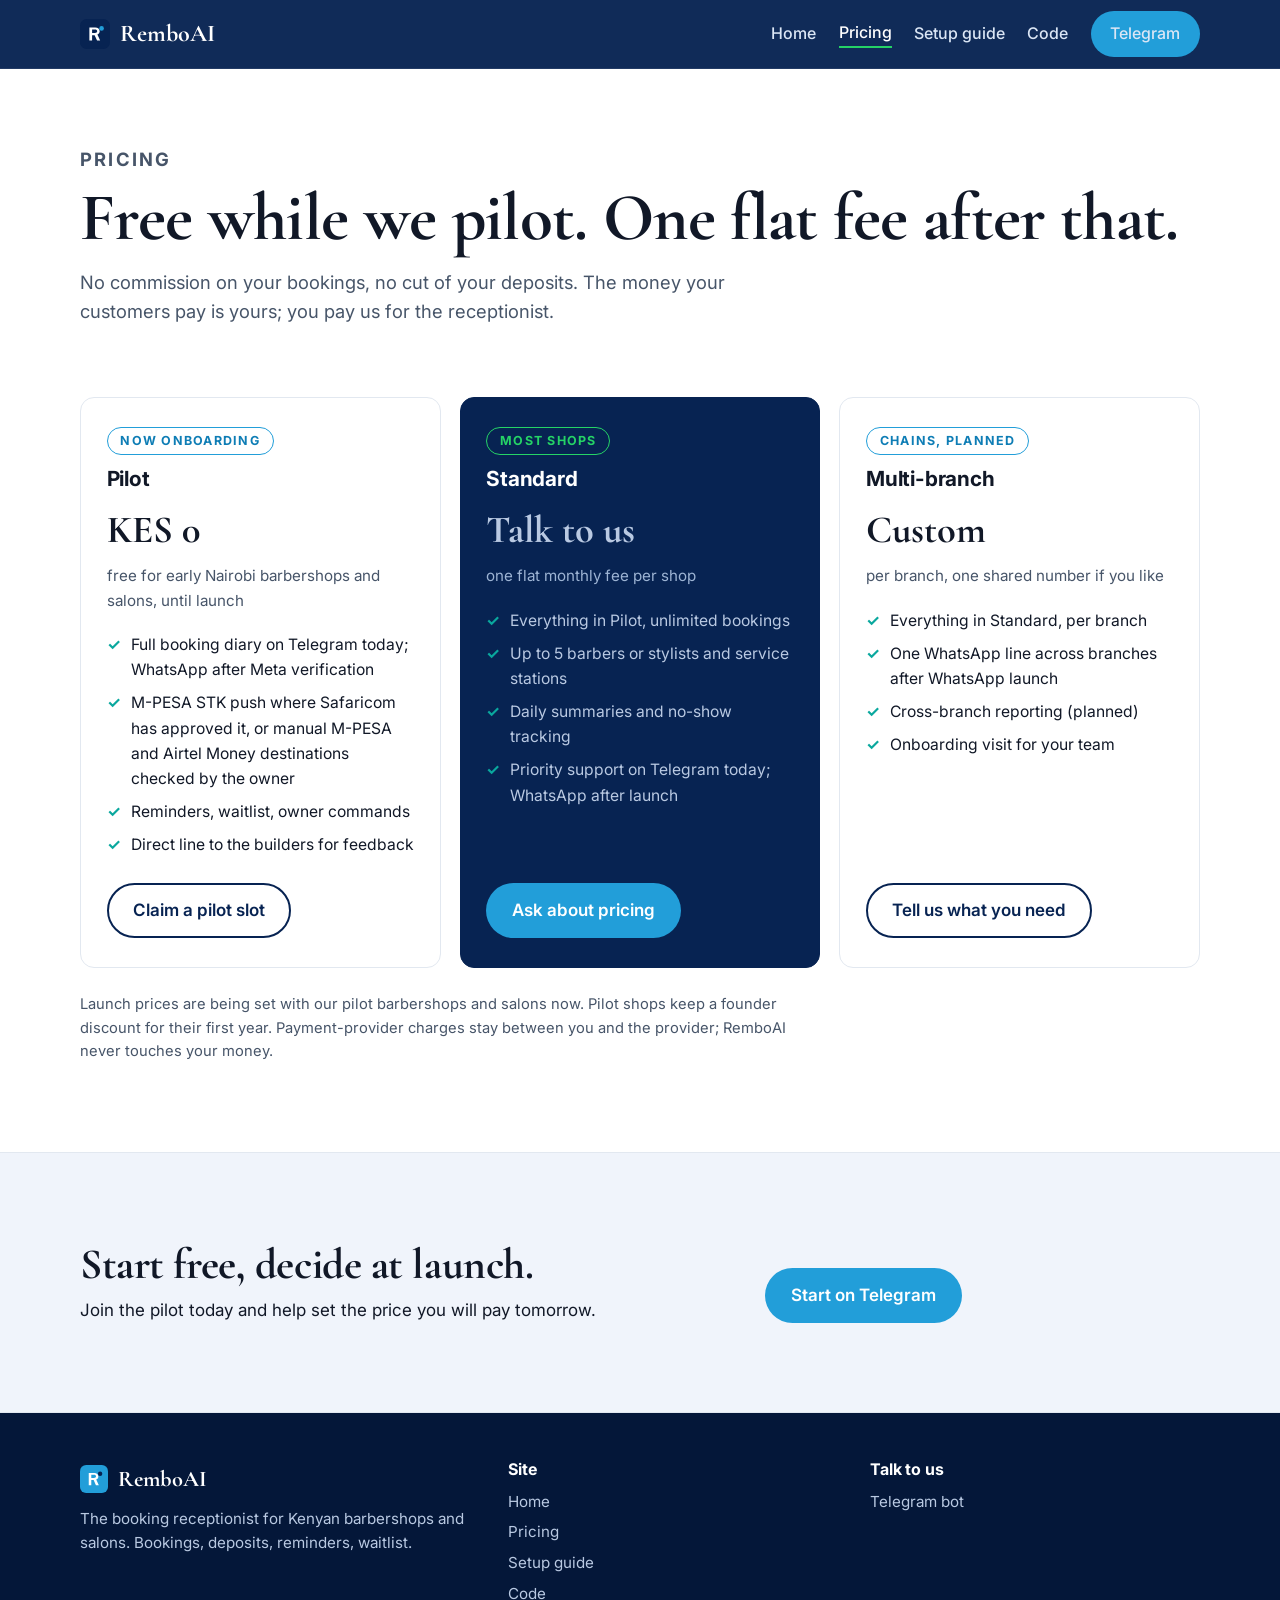
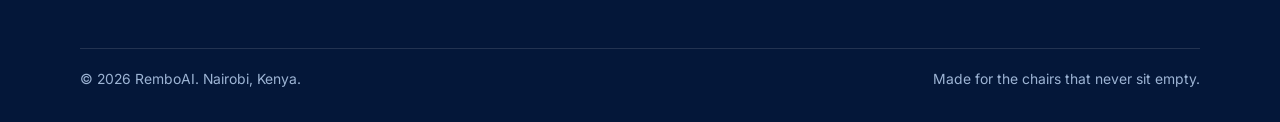
==== commit 41a46c40: "Finalize the RemboAI product build" ====
--- a/site/pricing.html
+++ b/site/pricing.html
@@ -32,6 +32,7 @@
       <a href="pricing.html" aria-current="page">Pricing</a>
       <a href="setup.html">Setup guide</a>
       <a href="https://github.com/Greatman62k/remboai" target="_blank" rel="noopener noreferrer">Code</a>
+      
       <div class="nav-cta">
         <a class="btn btn-primary btn-sm" href="https://t.me/Remboai1_bot">Telegram</a>
       </div>
@@ -58,7 +59,7 @@
           <p class="per">free for early Nairobi barbershops and salons, until launch</p>
           <ul>
             <li>Full booking diary on Telegram today; WhatsApp after Meta verification</li>
-            <li>M-PESA STK, or manual M-PESA and Airtel Money destinations checked by the owner</li>
+            <li>M-PESA STK push where Safaricom has approved it, or manual M-PESA and Airtel Money destinations checked by the owner</li>
             <li>Reminders, waitlist, owner commands</li>
             <li>Direct line to the builders for feedback</li>
           </ul>
@@ -75,20 +76,20 @@
             <li>Daily summaries and no-show tracking</li>
             <li>Priority support on Telegram today; WhatsApp after launch</li>
           </ul>
-          <div class="btn-row"></div>
+          <div class="btn-row"><a class="btn btn-tg" href="https://t.me/Remboai1_bot">Ask about pricing</a></div>
         </div>
         <div class="tier">
-          <span class="tier-tag">Chains</span>
+          <span class="tier-tag">Chains, planned</span>
           <h3>Multi-branch</h3>
           <p class="price">Custom</p>
           <p class="per">per branch, one shared number if you like</p>
           <ul>
             <li>Everything in Standard, per branch</li>
             <li>One WhatsApp line across branches after WhatsApp launch</li>
-            <li>Cross-branch reporting</li>
+            <li>Cross-branch reporting (planned)</li>
             <li>Onboarding visit for your team</li>
           </ul>
-          <div class="btn-row"></div>
+          <div class="btn-row"><a class="btn btn-outline" href="https://t.me/Remboai1_bot">Tell us what you need</a></div>
         </div>
       </div>
       <p class="fineprint">Launch prices are being set with our pilot barbershops and salons now. Pilot shops keep a founder discount for their first year. Payment-provider charges stay between you and the provider; RemboAI never touches your money.</p>
@@ -125,6 +126,7 @@
           <li><a href="pricing.html">Pricing</a></li>
           <li><a href="setup.html">Setup guide</a></li>
           <li><a href="https://github.com/Greatman62k/remboai" target="_blank" rel="noopener noreferrer">Code</a></li>
+          <li></li>
         </ul>
       </div>
       <div>
--- a/site/assets/site.css
+++ b/site/assets/site.css
@@ -120,6 +120,8 @@
 .bubble { max-width: 85%; padding: 0.55rem 0.85rem; margin-bottom: 0.6rem; font-size: 0.92rem; line-height: 1.45; }
 .bubble.them { background: var(--tg); color: #fff; border-radius: 4px 16px 16px 16px; }
 .bubble.me { background: var(--wa); color: #06281a; margin-left: auto; border-radius: 16px 16px 4px 16px; }
+.bubble a.tap { color: inherit; text-decoration: none; cursor: pointer; }
+.bubble a.tap:hover { background: rgba(255, 255, 255, 0.4); }
 .bubble .tap { display: inline-block; margin-top: 0.45rem; background: rgba(255, 255, 255, 0.25); border-radius: 999px; padding: 0.15rem 0.7rem; font-size: 0.8rem; }
 .chat-caption { text-align: center; color: #9db4d4; font-size: 0.85rem; margin-top: 0.4rem; }
 
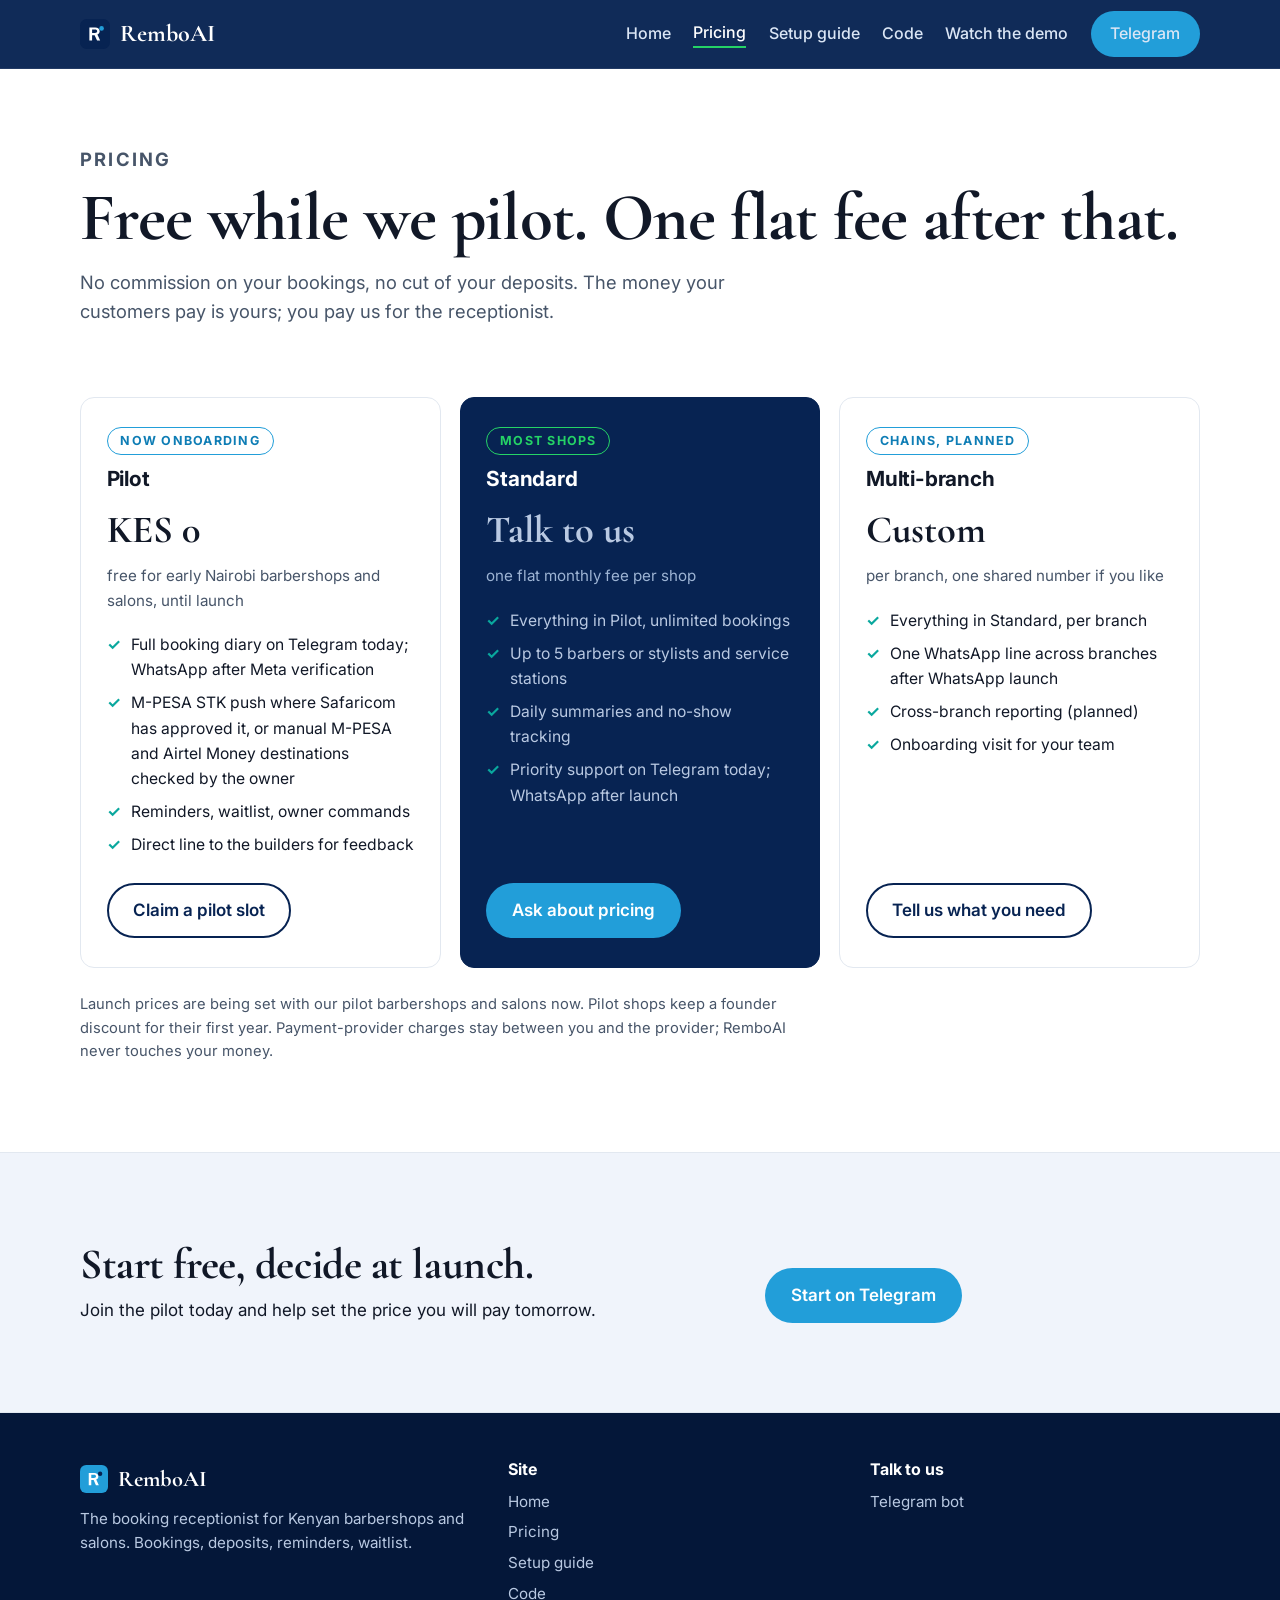
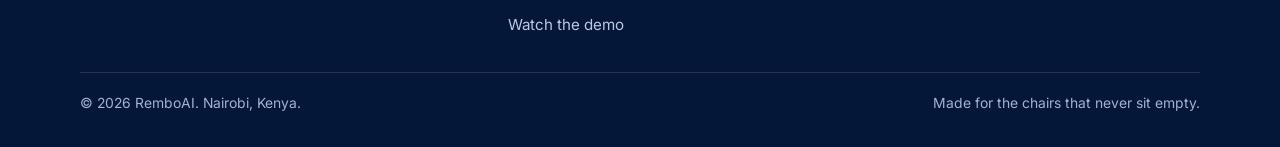
==== commit 91796e20: "Prepare final submission" ====
--- a/site/pricing.html
+++ b/site/pricing.html
@@ -32,7 +32,7 @@
       <a href="pricing.html" aria-current="page">Pricing</a>
       <a href="setup.html">Setup guide</a>
       <a href="https://github.com/Greatman62k/remboai" target="_blank" rel="noopener noreferrer">Code</a>
-      
+      <a href="https://youtu.be/ViY7qTttQIo?si=OLrcEnUPW74LLhoD" target="_blank" rel="noopener noreferrer">Watch the demo</a>
       <div class="nav-cta">
         <a class="btn btn-primary btn-sm" href="https://t.me/Remboai1_bot">Telegram</a>
       </div>
@@ -126,7 +126,7 @@
           <li><a href="pricing.html">Pricing</a></li>
           <li><a href="setup.html">Setup guide</a></li>
           <li><a href="https://github.com/Greatman62k/remboai" target="_blank" rel="noopener noreferrer">Code</a></li>
-          <li></li>
+          <li><a href="https://youtu.be/ViY7qTttQIo?si=OLrcEnUPW74LLhoD" target="_blank" rel="noopener noreferrer">Watch the demo</a></li>
         </ul>
       </div>
       <div>
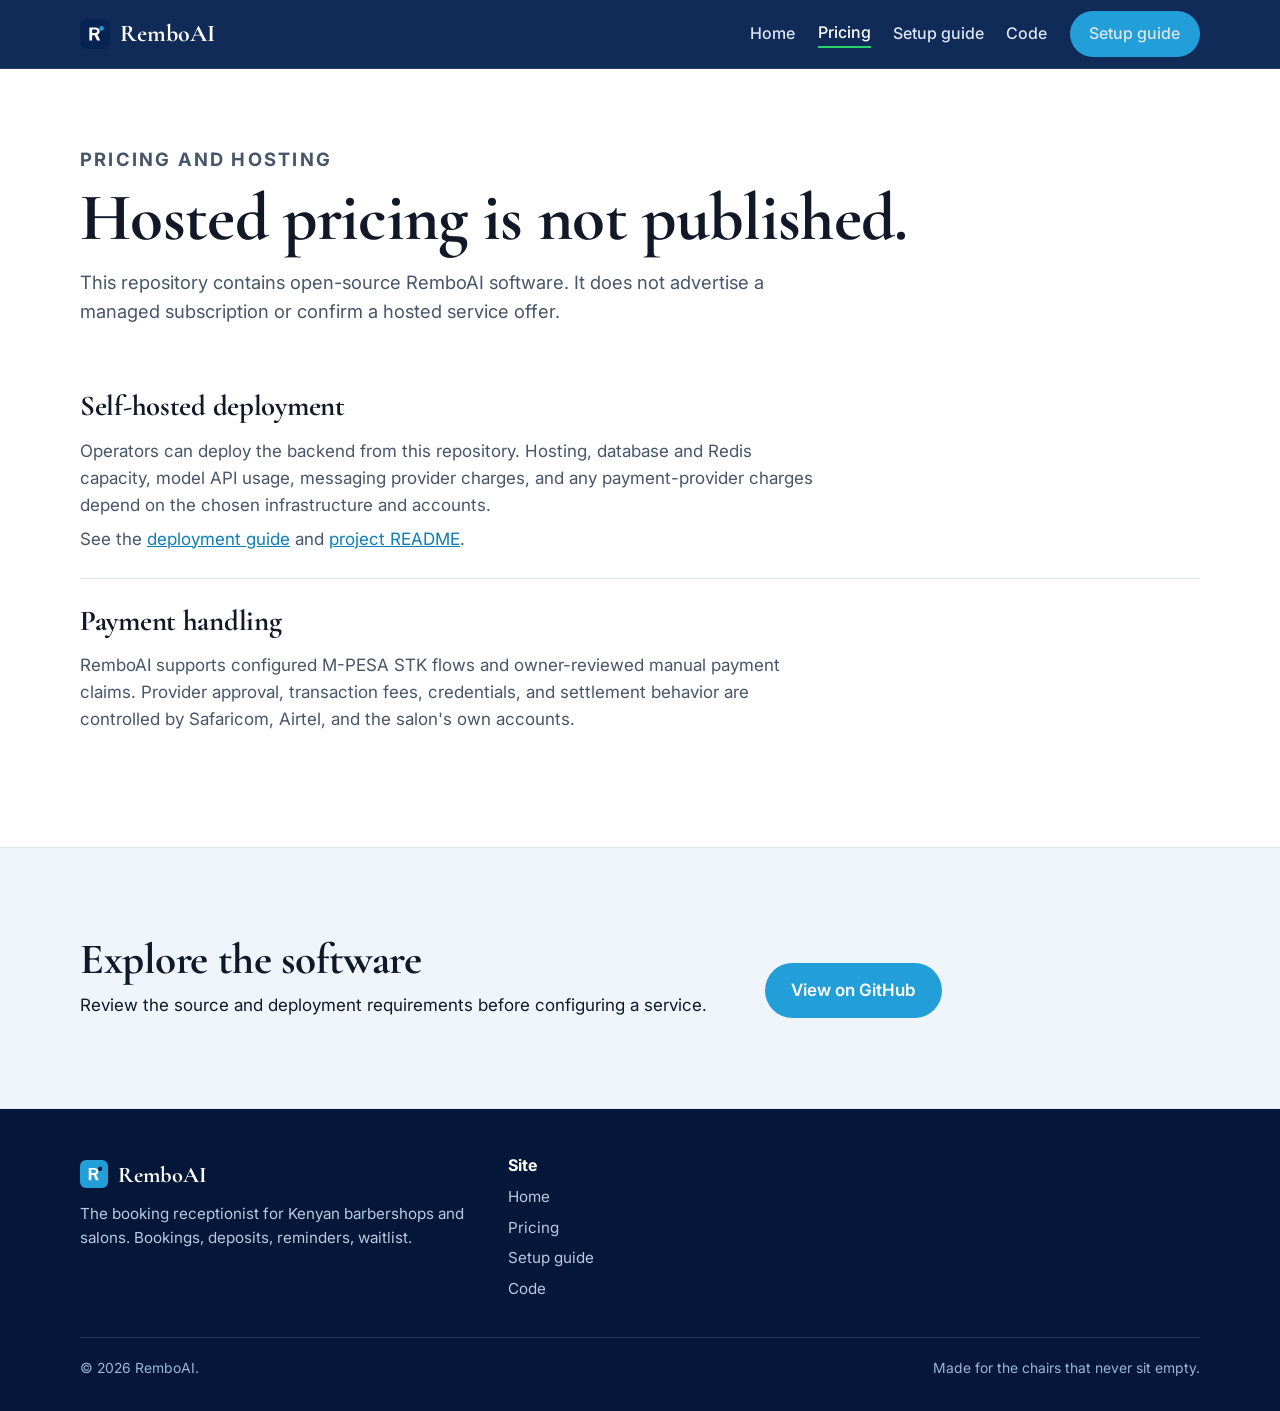
==== commit b62148fc: "docs: modernize RemboAI product documentation" ====
--- a/site/pricing.html
+++ b/site/pricing.html
@@ -5,12 +5,12 @@
 <meta name="viewport" content="width=device-width, initial-scale=1.0">
 <meta name="theme-color" content="#072352">
 <script>document.documentElement.classList.replace('no-js','js');</script>
-<title>Pricing: RemboAI</title>
-<meta name="description" content="RemboAI pricing: free while we pilot with Nairobi barbershops and salons, then one flat monthly fee per shop. No commission on your bookings.">
+<title>Pricing and hosting: RemboAI</title>
+<meta name="description" content="RemboAI is open-source software. Hosted pricing and managed-service availability are not currently published.">
 <link rel="canonical" href="https://remboai.duckdns.org/pricing.html">
 <meta property="og:type" content="website">
 <meta property="og:title" content="Pricing: RemboAI">
-<meta property="og:description" content="Free during the pilot. Then one flat fee per shop, no commission.">
+<meta property="og:description" content="Open-source booking software with self-hosted deployment instructions.">
 <meta property="og:url" content="https://remboai.duckdns.org/pricing.html">
 <meta name="twitter:card" content="summary">
 <link rel="icon" type="image/svg+xml" href="favicon.svg">
@@ -32,9 +32,8 @@
       <a href="pricing.html" aria-current="page">Pricing</a>
       <a href="setup.html">Setup guide</a>
       <a href="https://github.com/Greatman62k/remboai" target="_blank" rel="noopener noreferrer">Code</a>
-      <a href="https://youtu.be/ViY7qTttQIo?si=OLrcEnUPW74LLhoD" target="_blank" rel="noopener noreferrer">Watch the demo</a>
       <div class="nav-cta">
-        <a class="btn btn-primary btn-sm" href="https://t.me/Remboai1_bot">Telegram</a>
+        <a class="btn btn-primary btn-sm" href="setup.html">Setup guide</a>
       </div>
     </nav>
   </div>
@@ -43,67 +42,34 @@
 <main>
   <section class="page-hero">
     <div class="wrap reveal">
-      <p class="section-kicker">Pricing</p>
-      <h1>Free while we pilot. One flat fee after that.</h1>
-      <p>No commission on your bookings, no cut of your deposits. The money your customers pay is yours; you pay us for the receptionist.</p>
+      <p class="section-kicker">Pricing and hosting</p>
+      <h1>Hosted pricing is not published.</h1>
+      <p>This repository contains open-source RemboAI software. It does not advertise a managed subscription or confirm a hosted service offer.</p>
     </div>
   </section>
 
   <section style="padding-top:0">
     <div class="wrap">
-      <div class="tiers reveal">
-        <div class="tier">
-          <span class="tier-tag">Now onboarding</span>
-          <h3>Pilot</h3>
-          <p class="price">KES 0</p>
-          <p class="per">free for early Nairobi barbershops and salons, until launch</p>
-          <ul>
-            <li>Full booking diary on Telegram today; WhatsApp after Meta verification</li>
-            <li>M-PESA STK push where Safaricom has approved it, or manual M-PESA and Airtel Money destinations checked by the owner</li>
-            <li>Reminders, waitlist, owner commands</li>
-            <li>Direct line to the builders for feedback</li>
-          </ul>
-          <div class="btn-row"><a class="btn btn-outline" href="https://t.me/Remboai1_bot">Claim a pilot slot</a></div>
-        </div>
-        <div class="tier featured">
-          <span class="tier-tag">Most shops</span>
-          <h3>Standard</h3>
-          <p class="price">Talk to us</p>
-          <p class="per">one flat monthly fee per shop</p>
-          <ul>
-            <li>Everything in Pilot, unlimited bookings</li>
-            <li>Up to 5 barbers or stylists and service stations</li>
-            <li>Daily summaries and no-show tracking</li>
-            <li>Priority support on Telegram today; WhatsApp after launch</li>
-          </ul>
-          <div class="btn-row"><a class="btn btn-tg" href="https://t.me/Remboai1_bot">Ask about pricing</a></div>
-        </div>
-        <div class="tier">
-          <span class="tier-tag">Chains, planned</span>
-          <h3>Multi-branch</h3>
-          <p class="price">Custom</p>
-          <p class="per">per branch, one shared number if you like</p>
-          <ul>
-            <li>Everything in Standard, per branch</li>
-            <li>One WhatsApp line across branches after WhatsApp launch</li>
-            <li>Cross-branch reporting (planned)</li>
-            <li>Onboarding visit for your team</li>
-          </ul>
-          <div class="btn-row"><a class="btn btn-outline" href="https://t.me/Remboai1_bot">Tell us what you need</a></div>
-        </div>
+      <div class="guide-step reveal">
+        <h2>Self-hosted deployment</h2>
+        <p>Operators can deploy the backend from this repository. Hosting, database and Redis capacity, model API usage, messaging provider charges, and any payment-provider charges depend on the chosen infrastructure and accounts.</p>
+        <p>See the <a href="https://github.com/Greatman62k/remboai/blob/main/docs/DEPLOY.md">deployment guide</a> and <a href="https://github.com/Greatman62k/remboai/blob/main/README.md">project README</a>.</p>
       </div>
-      <p class="fineprint">Launch prices are being set with our pilot barbershops and salons now. Pilot shops keep a founder discount for their first year. Payment-provider charges stay between you and the provider; RemboAI never touches your money.</p>
+      <div class="guide-step reveal">
+        <h2>Payment handling</h2>
+        <p>RemboAI supports configured M-PESA STK flows and owner-reviewed manual payment claims. Provider approval, transaction fees, credentials, and settlement behavior are controlled by Safaricom, Airtel, and the salon's own accounts.</p>
+      </div>
     </div>
   </section>
 
   <section class="cta-band" aria-labelledby="start">
     <div class="wrap">
       <div>
-        <h2 id="start">Start free, decide at launch.</h2>
-        <p>Join the pilot today and help set the price you will pay tomorrow.</p>
+        <h2 id="start">Explore the software</h2>
+        <p>Review the source and deployment requirements before configuring a service.</p>
       </div>
       <div class="btn-row">
-        <a class="btn btn-tg" href="https://t.me/Remboai1_bot">Start on Telegram</a>
+        <a class="btn btn-tg" href="https://github.com/Greatman62k/remboai">View on GitHub</a>
       </div>
     </div>
   </section>
@@ -126,18 +92,11 @@
           <li><a href="pricing.html">Pricing</a></li>
           <li><a href="setup.html">Setup guide</a></li>
           <li><a href="https://github.com/Greatman62k/remboai" target="_blank" rel="noopener noreferrer">Code</a></li>
-          <li><a href="https://youtu.be/ViY7qTttQIo?si=OLrcEnUPW74LLhoD" target="_blank" rel="noopener noreferrer">Watch the demo</a></li>
-        </ul>
-      </div>
-      <div>
-        <h3>Talk to us</h3>
-        <ul>
-          <li><a href="https://t.me/Remboai1_bot">Telegram bot</a></li>
         </ul>
       </div>
     </div>
     <div class="footer-base">
-      <span>© <span id="year">2026</span> RemboAI. Nairobi, Kenya.</span>
+      <span>© <span id="year">2026</span> RemboAI.</span>
       <span>Made for the chairs that never sit empty.</span>
     </div>
   </div>
